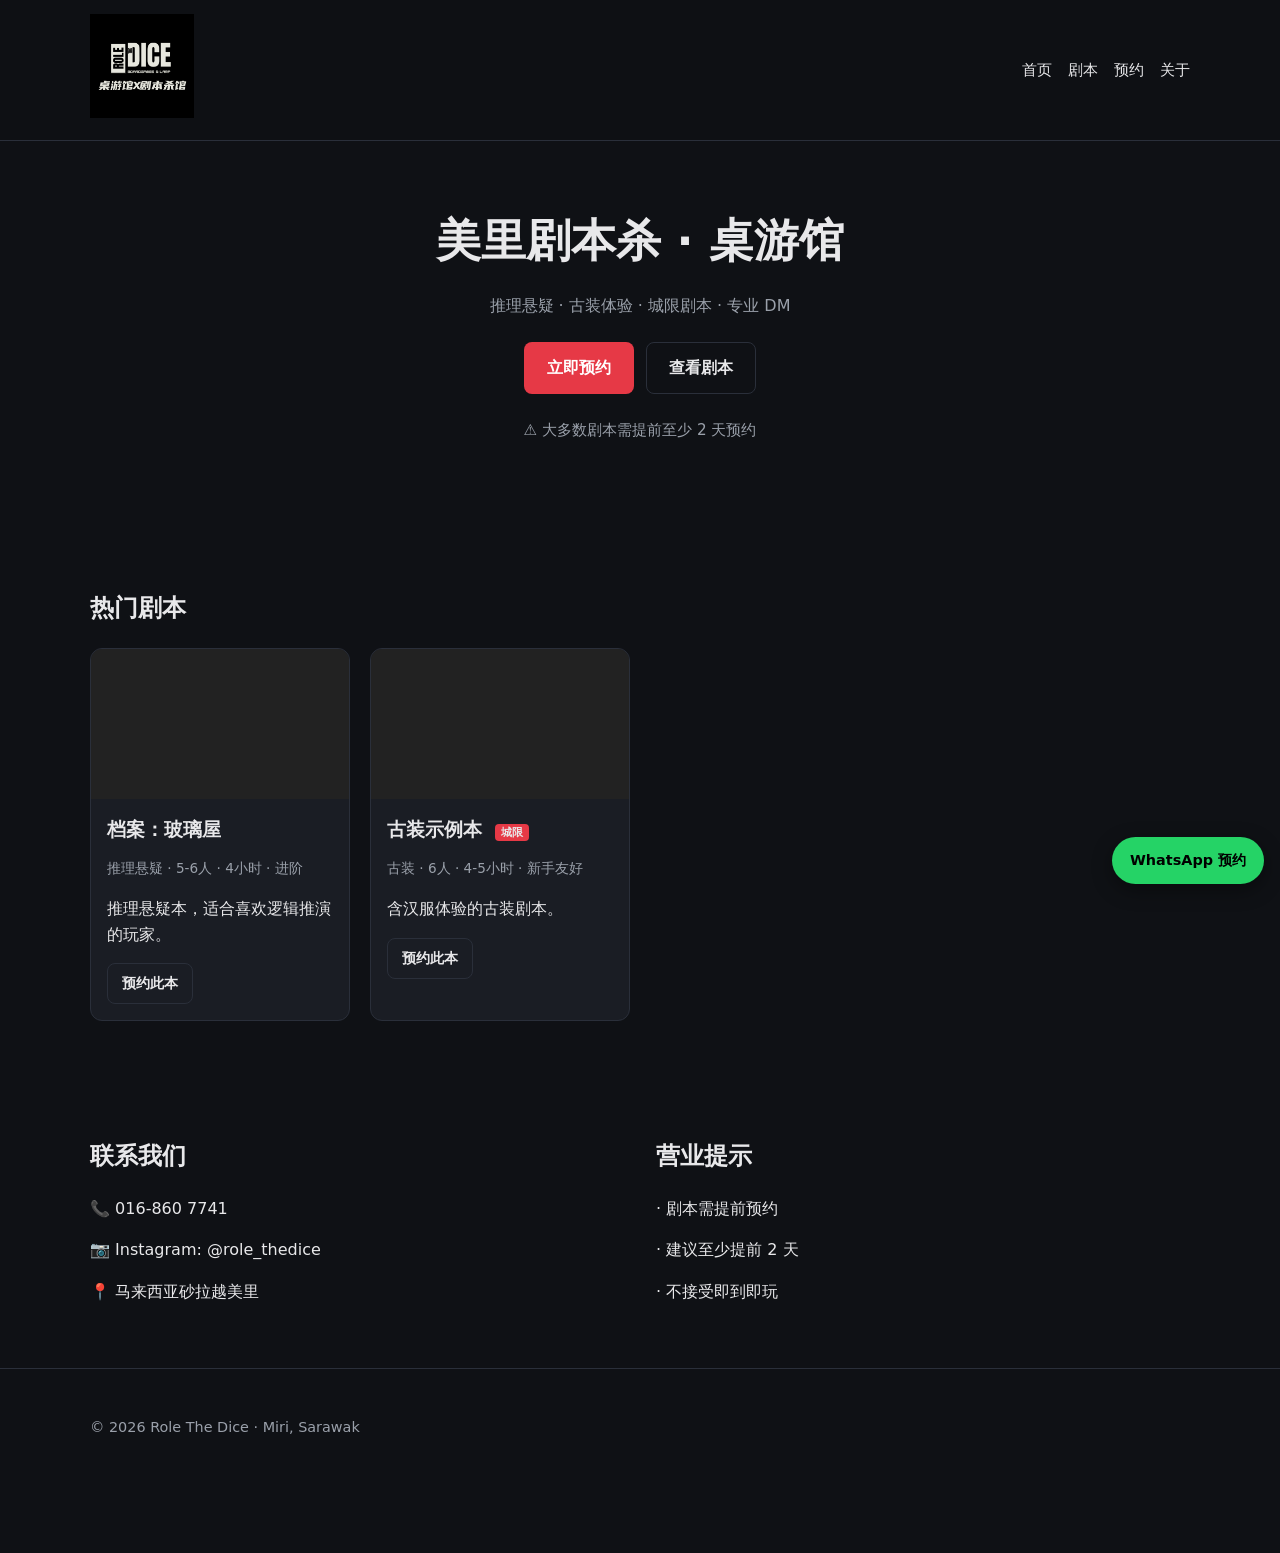
==== index.html @ 61a9f577 "Update index.html" ====
<!DOCTYPE html>
<html lang="zh-CN">
<head>
  <meta charset="UTF-8" />
  <meta name="viewport" content="width=device-width, initial-scale=1.0" />
  <title>Role The Dice | 剧本杀 · 桌游馆</title>
  <meta name="description" content="Role The Dice 剧本杀与桌游馆，推理悬疑、古装本、城限剧本，提前2天预约。" />
  <link rel="stylesheet" href="css/style.css" />
</head>
<body>
  <header class="site-header">
    <div class="container header-inner">
      <a href="index.html" class="logo">
  <img src="images/logo.png" alt="Role The Dice" style="height:104px;">
</a>
      <nav class="nav">
        <a href="index.html">首页</a>
        <a href="scripts.html">剧本</a>
        <a href="booking.html">预约</a>
        <a href="about.html">关于</a>
      </nav>
    </div>
  </header>

  <section class="hero">
    <div class="container">
      <h1>美里剧本杀 · 桌游馆</h1>
      <p>推理悬疑 · 古装体验 · 城限剧本 · 专业 DM</p>
      <div class="hero-actions">
        <a class="btn btn-primary" href="booking.html">立即预约</a>
        <a class="btn btn-outline" href="scripts.html">查看剧本</a>
      </div>
      <p class="notice">⚠️ 大多数剧本需提前至少 2 天预约</p>
    </div>
  </section>

  <section class="section container">
    <h2>热门剧本</h2>
    <div id="featured-scripts" class="card-grid"></div>
  </section>

  <section class="section container info-grid">
    <div>
      <h2>联系我们</h2>
      <p>📞 016-860 7741</p>
      <p>📷 Instagram: @role_thedice</p>
      <p>📍 马来西亚砂拉越美里</p>
    </div>
    <div>
      <h2>营业提示</h2>
      <p>· 剧本需提前预约</p>
      <p>· 建议至少提前 2 天</p>
      <p>· 不接受即到即玩</p>
    </div>
  </section>

  <footer class="site-footer">
    <div class="container">
      <p>© <span id="year"></span> Role The Dice · Miri, Sarawak</p>
      <a class="wa-float" href="https://wa.me/60168607741" target="_blank" rel="noopener">WhatsApp 预约</a>
    </div>
  </footer>

  <script src="js/scripts-data.js"></script>
  <script src="js/main.js"></script>
</body>
</html>
---- css/style.css ----
:root {
  --bg: #0f1115;
  --card: #1a1d24;
  --text: #e8e8ea;
  --muted: #9aa0aa;
  --primary: #e63946;
  --border: #2a2f3a;
}
* { box-sizing: border-box; }
body {
  margin: 0;
  font-family: system-ui, -apple-system, "Segoe UI", sans-serif;
  background: var(--bg);
  color: var(--text);
  line-height: 1.6;
}
.container { width: min(1100px, 92%); margin: 0 auto; }
a { color: inherit; text-decoration: none; }

.site-header {
  border-bottom: 1px solid var(--border);
  position: sticky; top: 0;
  background: rgba(15,17,21,.92);
  backdrop-filter: blur(8px);
  z-index: 10;
}
.header-inner {
  display: flex; align-items: center; justify-content: space-between;
  padding: 14px 0;
}
.logo { font-weight: 700; font-size: 1.1rem; color: var(--primary); }
.nav { display: flex; gap: 16px; font-size: .95rem; }
.nav a:hover { color: var(--primary); }

.hero { padding: 64px 0; text-align: center; }
.hero h1 { font-size: clamp(1.8rem, 5vw, 2.8rem); margin: 0 0 12px; }
.hero p { color: var(--muted); }
.hero-actions { display: flex; gap: 12px; justify-content: center; margin: 24px 0; flex-wrap: wrap; }

.btn {
  display: inline-block; padding: 12px 22px; border-radius: 8px;
  font-weight: 600; cursor: pointer; border: 1px solid transparent;
}
.btn-primary { background: var(--primary); color: #fff; }
.btn-outline { border-color: var(--border); color: var(--text); }
.btn-sm { padding: 8px 14px; font-size: .9rem; }

.section { padding: 48px 0; }
.section h2 { margin-bottom: 20px; }
.notice { color: #f4a261; font-size: .95rem; }

.card-grid {
  display: grid; gap: 20px;
  grid-template-columns: repeat(auto-fill, minmax(260px, 1fr));
}
.card {
  background: var(--card); border: 1px solid var(--border);
  border-radius: 12px; overflow: hidden;
}
.card-cover { height: 150px; background-size: cover; background-position: center; background-color: #222; }
.card-body { padding: 16px; }
.card-body h3 { margin: 0 0 6px; }
.meta { color: var(--muted); font-size: .85rem; }
.tag { background: var(--primary); font-size: .7rem; padding: 2px 6px; border-radius: 4px; margin-left: 6px; }

.filters { display: flex; gap: 16px; align-items: center; margin-bottom: 20px; flex-wrap: wrap; }
.filters select, .booking-form input, .booking-form select, .booking-form textarea {
  background: var(--card); color: var(--text);
  border: 1px solid var(--border); border-radius: 8px; padding: 10px;
  width: 100%; font: inherit;
}
.booking-form { display: grid; gap: 14px; max-width: 520px; }
.booking-form label { display: grid; gap: 6px; font-size: .9rem; color: var(--muted); }
.booking-placeholder { margin-top: 24px; color: var(--muted); font-size: .9rem; }

.info-grid { display: grid; gap: 32px; grid-template-columns: repeat(auto-fit, minmax(240px, 1fr)); }

.site-footer { border-top: 1px solid var(--border); padding: 32px 0 100px; color: var(--muted); font-size: .9rem; }
.wa-float {
  position: fixed; right: 16px; bottom: 16px;
  background: #25d366; color: #000; font-weight: 700;
  padding: 12px 18px; border-radius: 999px;
  box-shadow: 0 6px 20px rgba(0,0,0,.4);
}

@media (max-width: 480px) {
  .nav { gap: 10px; font-size: .85rem; }
}
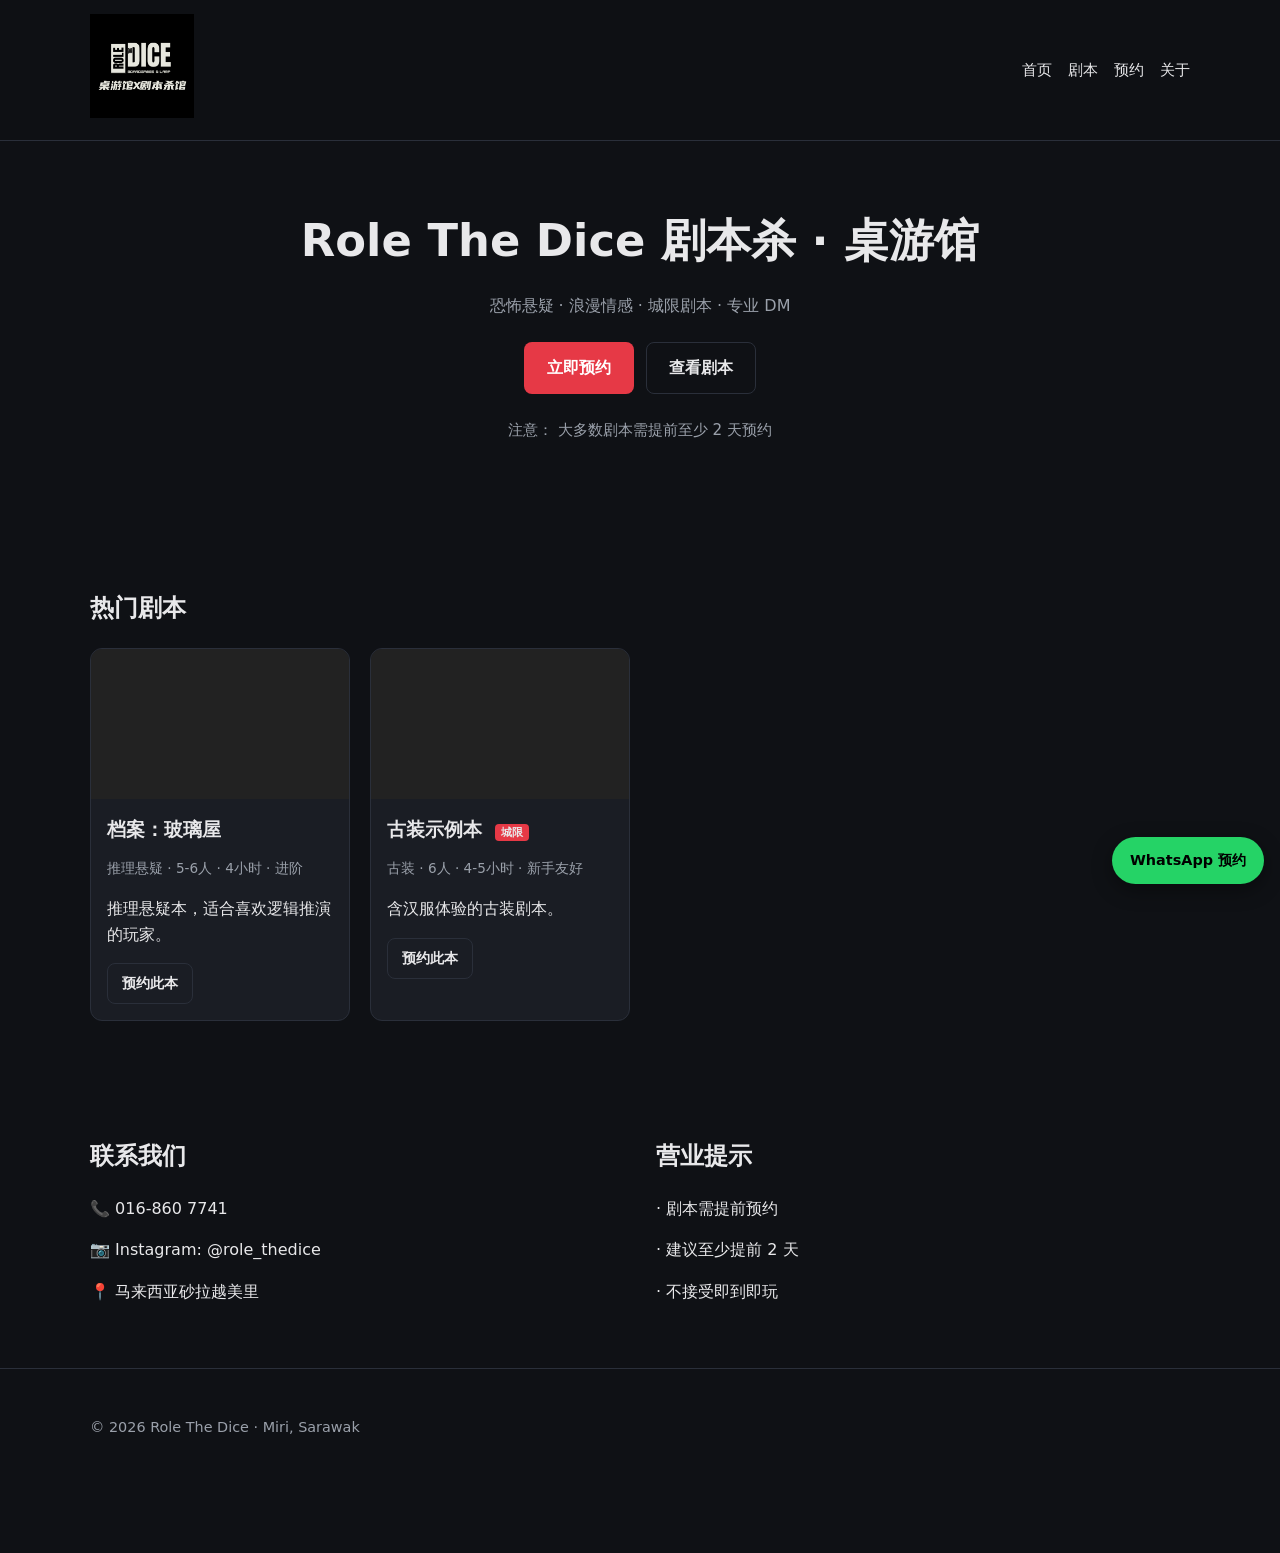
==== commit 179326c0: "Update index.html" ====
--- a/index.html
+++ b/index.html
@@ -24,13 +24,13 @@
 
   <section class="hero">
     <div class="container">
-      <h1>美里剧本杀 · 桌游馆</h1>
-      <p>推理悬疑 · 古装体验 · 城限剧本 · 专业 DM</p>
+      <h1>Role The Dice 剧本杀 · 桌游馆</h1>
+      <p>恐怖悬疑 · 浪漫情感 · 城限剧本 · 专业 DM</p>
       <div class="hero-actions">
         <a class="btn btn-primary" href="booking.html">立即预约</a>
         <a class="btn btn-outline" href="scripts.html">查看剧本</a>
       </div>
-      <p class="notice">⚠️ 大多数剧本需提前至少 2 天预约</p>
+      <p class="notice">注意： 大多数剧本需提前至少 2 天预约</p>
     </div>
   </section>
 
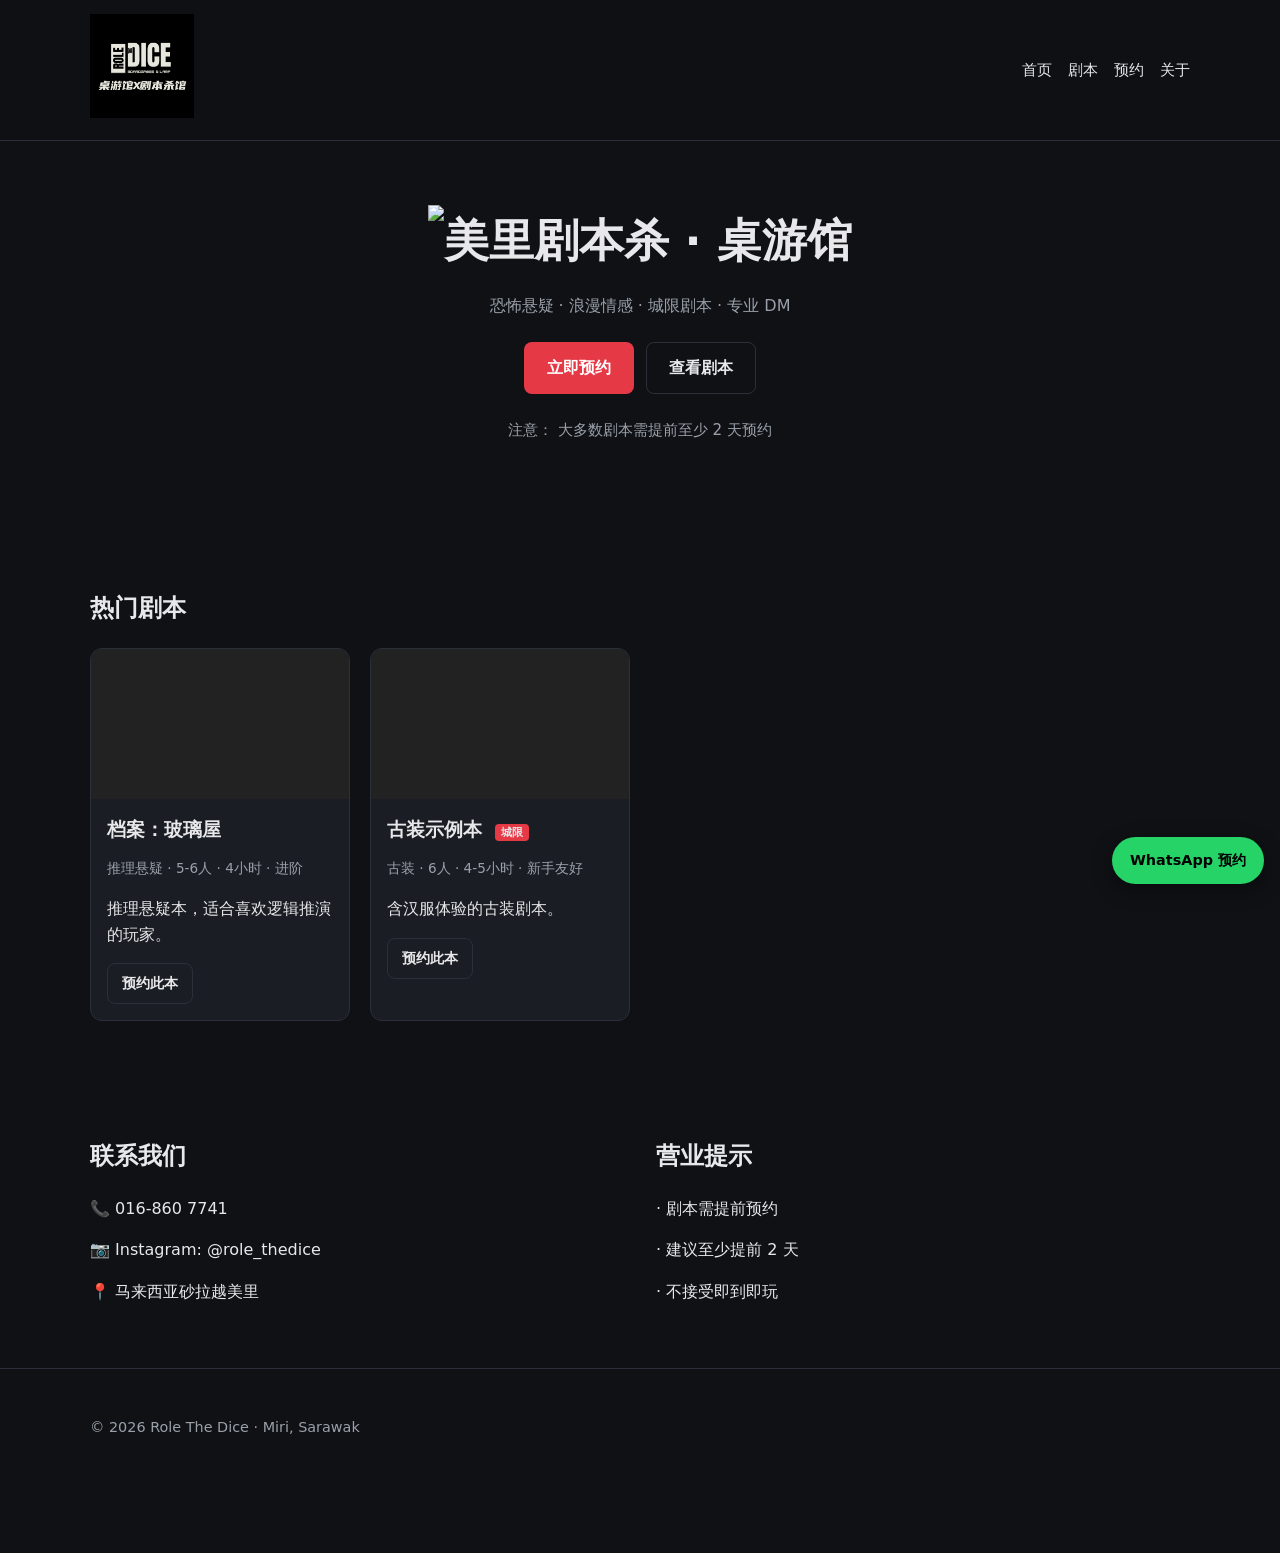
==== commit 2350ce21: "Update index.html" ====
--- a/index.html
+++ b/index.html
@@ -24,7 +24,9 @@
 
   <section class="hero">
     <div class="container">
-      <h1>Role The Dice 剧本杀 · 桌游馆</h1>
+      <h1 class="hero-title-img">
+  <img src="images/hero-title.png" alt="美里剧本杀 · 桌游馆" style="max-width:100%; height:auto;">
+</h1>
       <p>恐怖悬疑 · 浪漫情感 · 城限剧本 · 专业 DM</p>
       <div class="hero-actions">
         <a class="btn btn-primary" href="booking.html">立即预约</a>
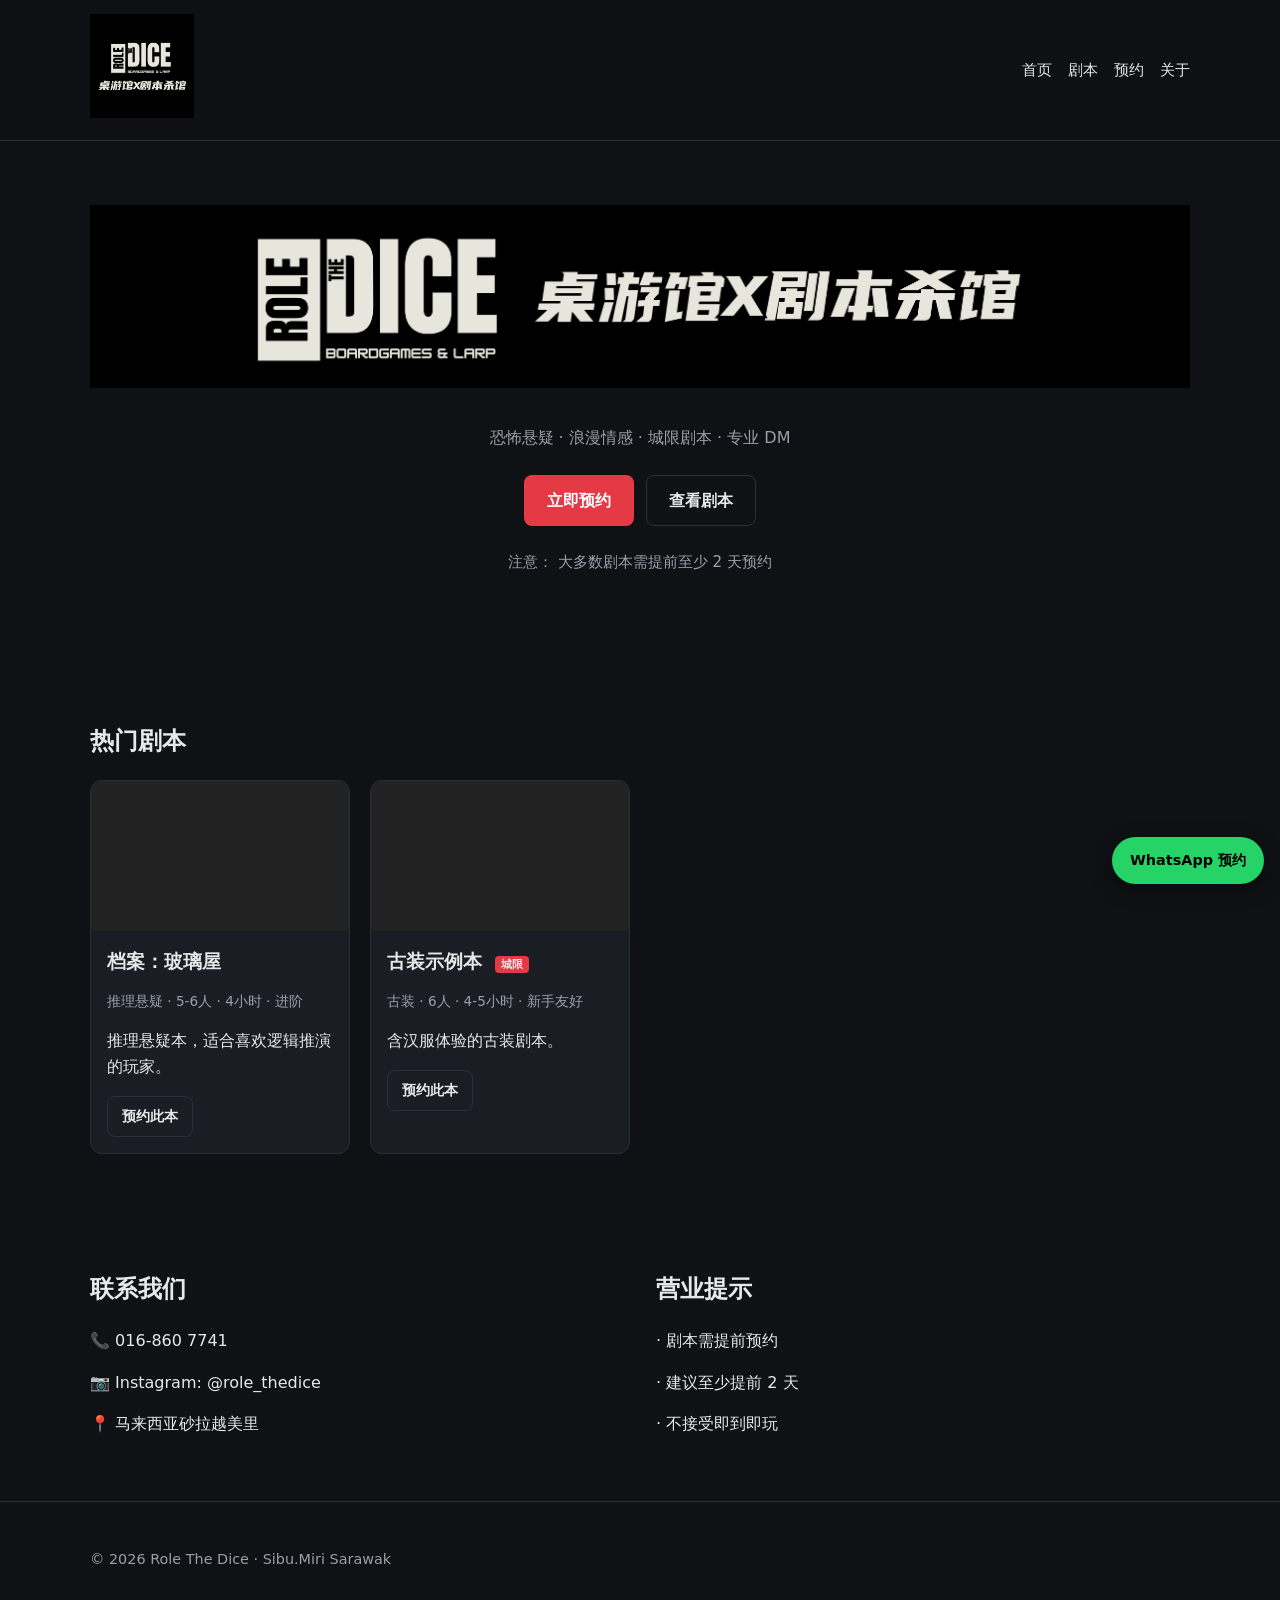
==== commit 6d4342bf: "Update index.html" ====
--- a/index.html
+++ b/index.html
@@ -58,7 +58,7 @@
 
   <footer class="site-footer">
     <div class="container">
-      <p>© <span id="year"></span> Role The Dice · Miri, Sarawak</p>
+      <p>© <span id="year"></span> Role The Dice · Sibu.Miri Sarawak</p>
       <a class="wa-float" href="https://wa.me/60168607741" target="_blank" rel="noopener">WhatsApp 预约</a>
     </div>
   </footer>
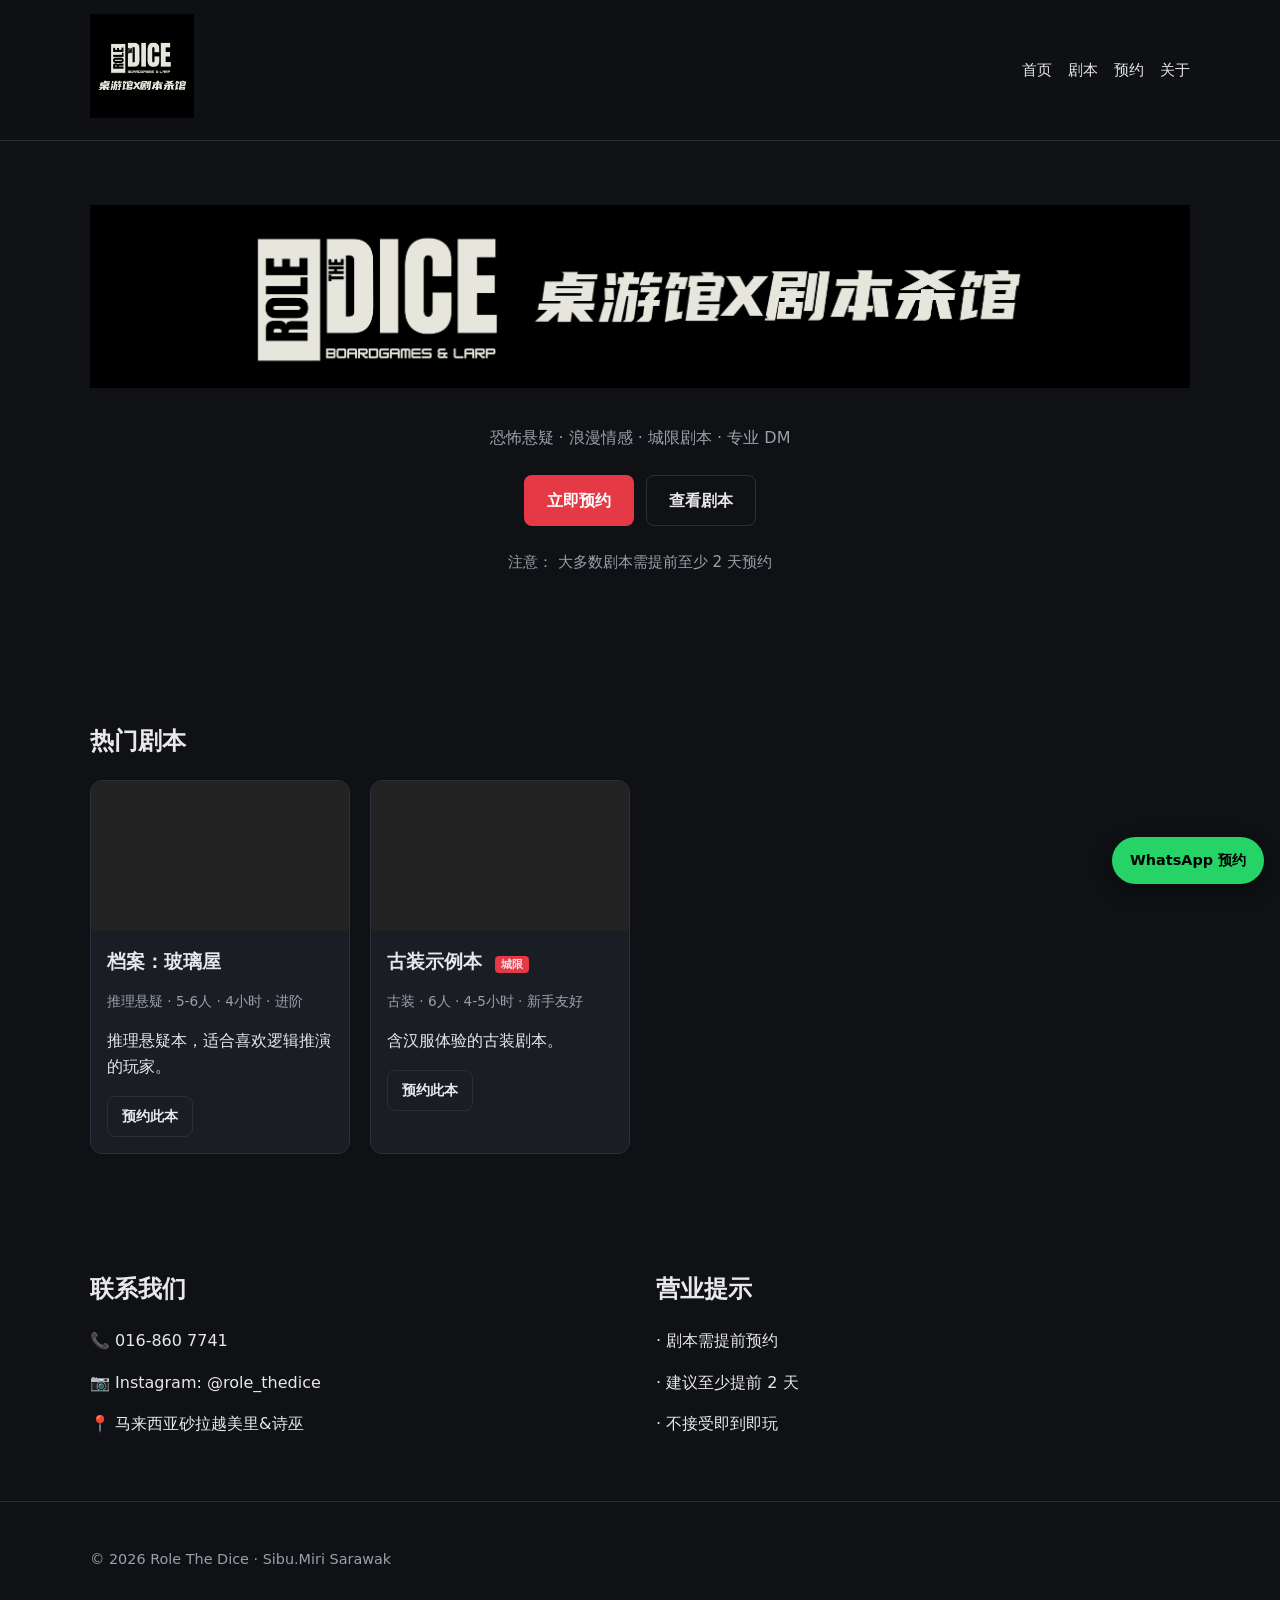
==== commit dcb04353: "Update index.html" ====
--- a/index.html
+++ b/index.html
@@ -46,7 +46,7 @@
       <h2>联系我们</h2>
       <p>📞 016-860 7741</p>
       <p>📷 Instagram: @role_thedice</p>
-      <p>📍 马来西亚砂拉越美里</p>
+      <p>📍 马来西亚砂拉越美里&诗巫</p>
     </div>
     <div>
       <h2>营业提示</h2>
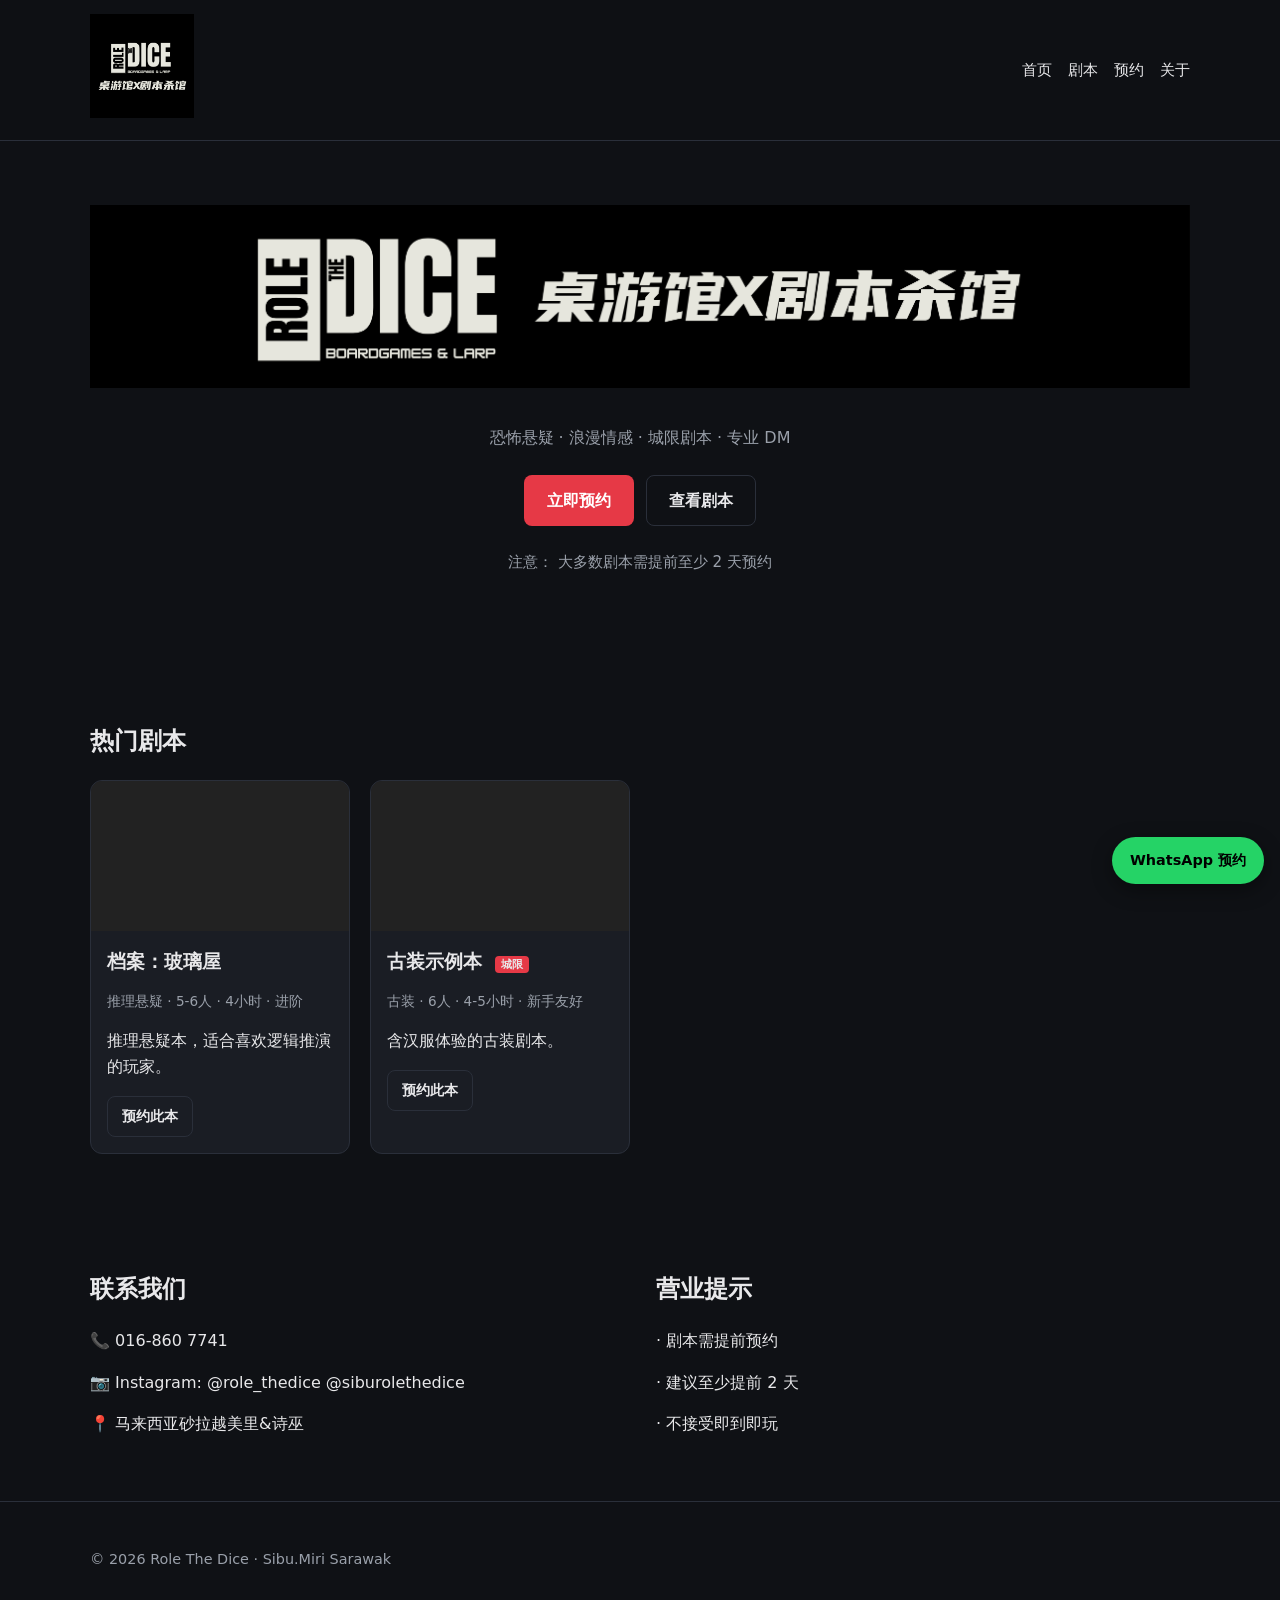
==== commit 670637ad: "Update index.html" ====
--- a/index.html
+++ b/index.html
@@ -45,7 +45,7 @@
     <div>
       <h2>联系我们</h2>
       <p>📞 016-860 7741</p>
-      <p>📷 Instagram: @role_thedice</p>
+      <p>📷 Instagram: @role_thedice @siburolethedice</p>
       <p>📍 马来西亚砂拉越美里&诗巫</p>
     </div>
     <div>
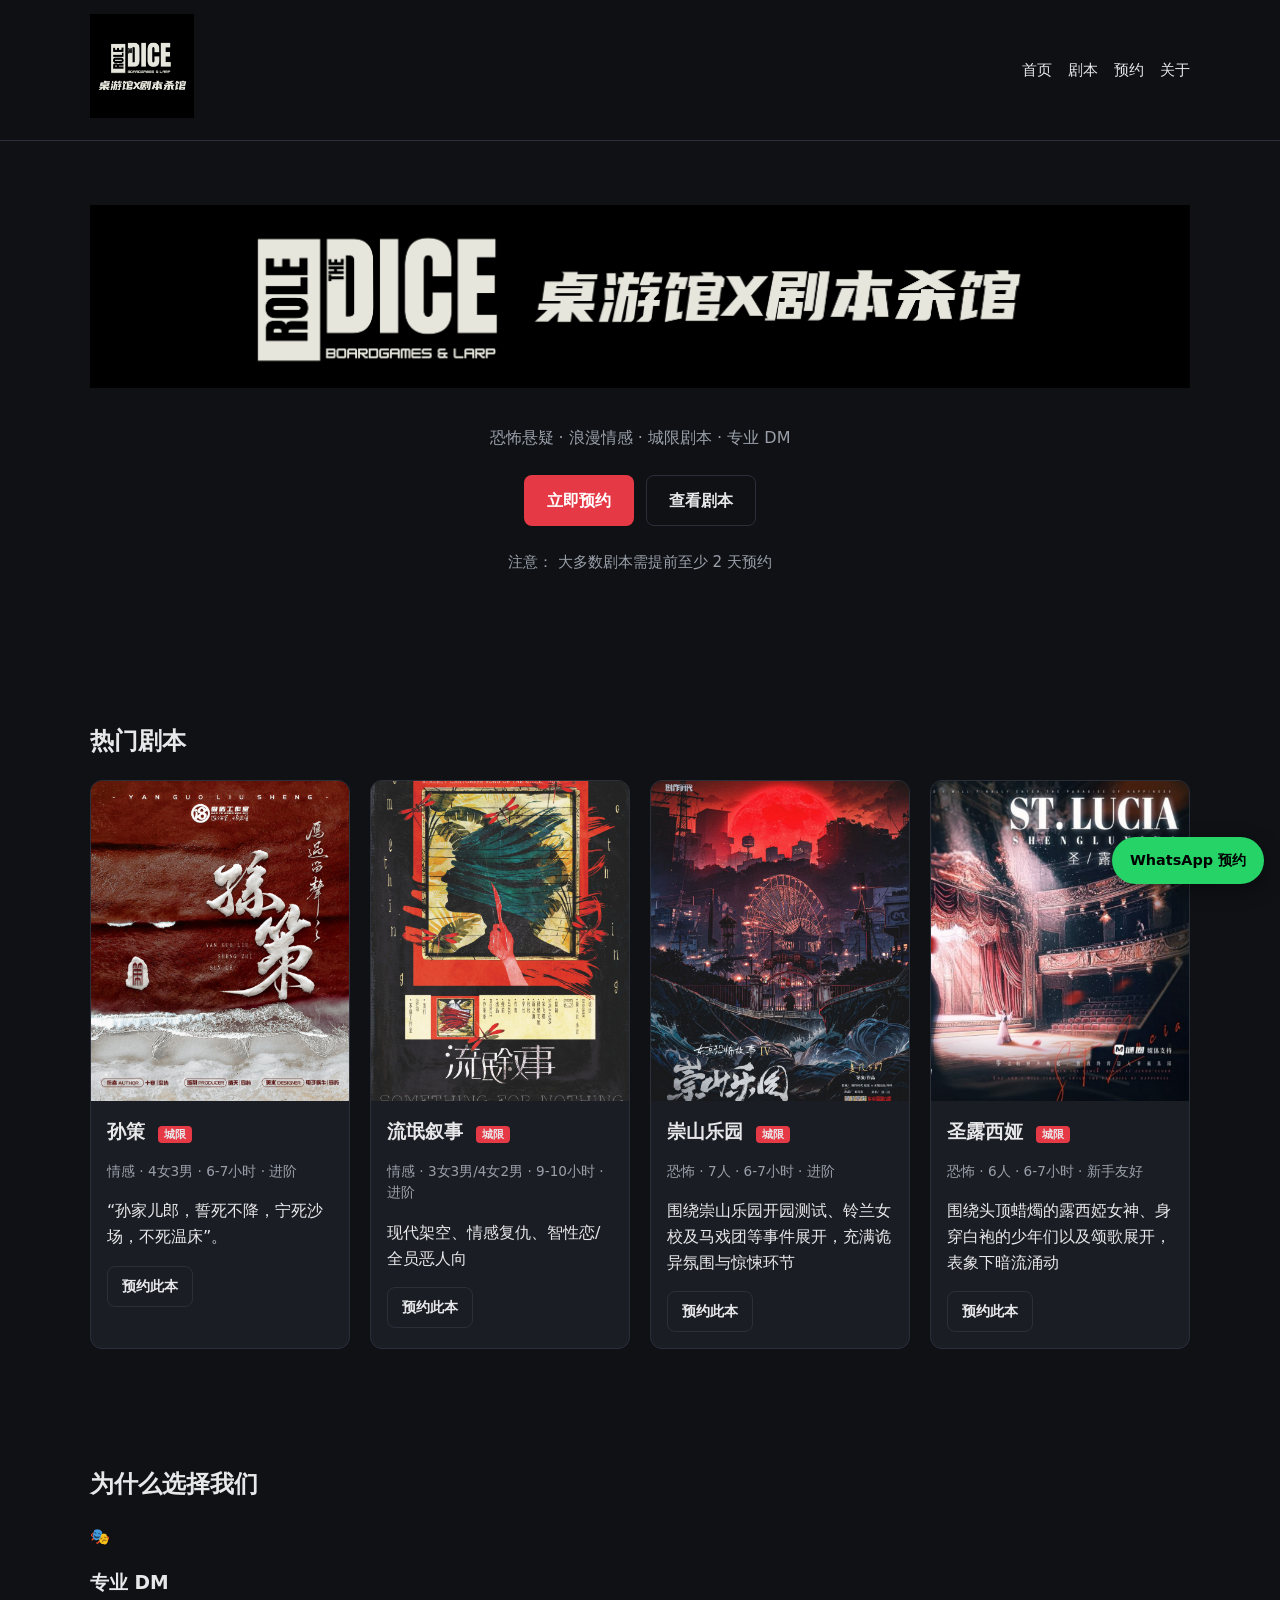
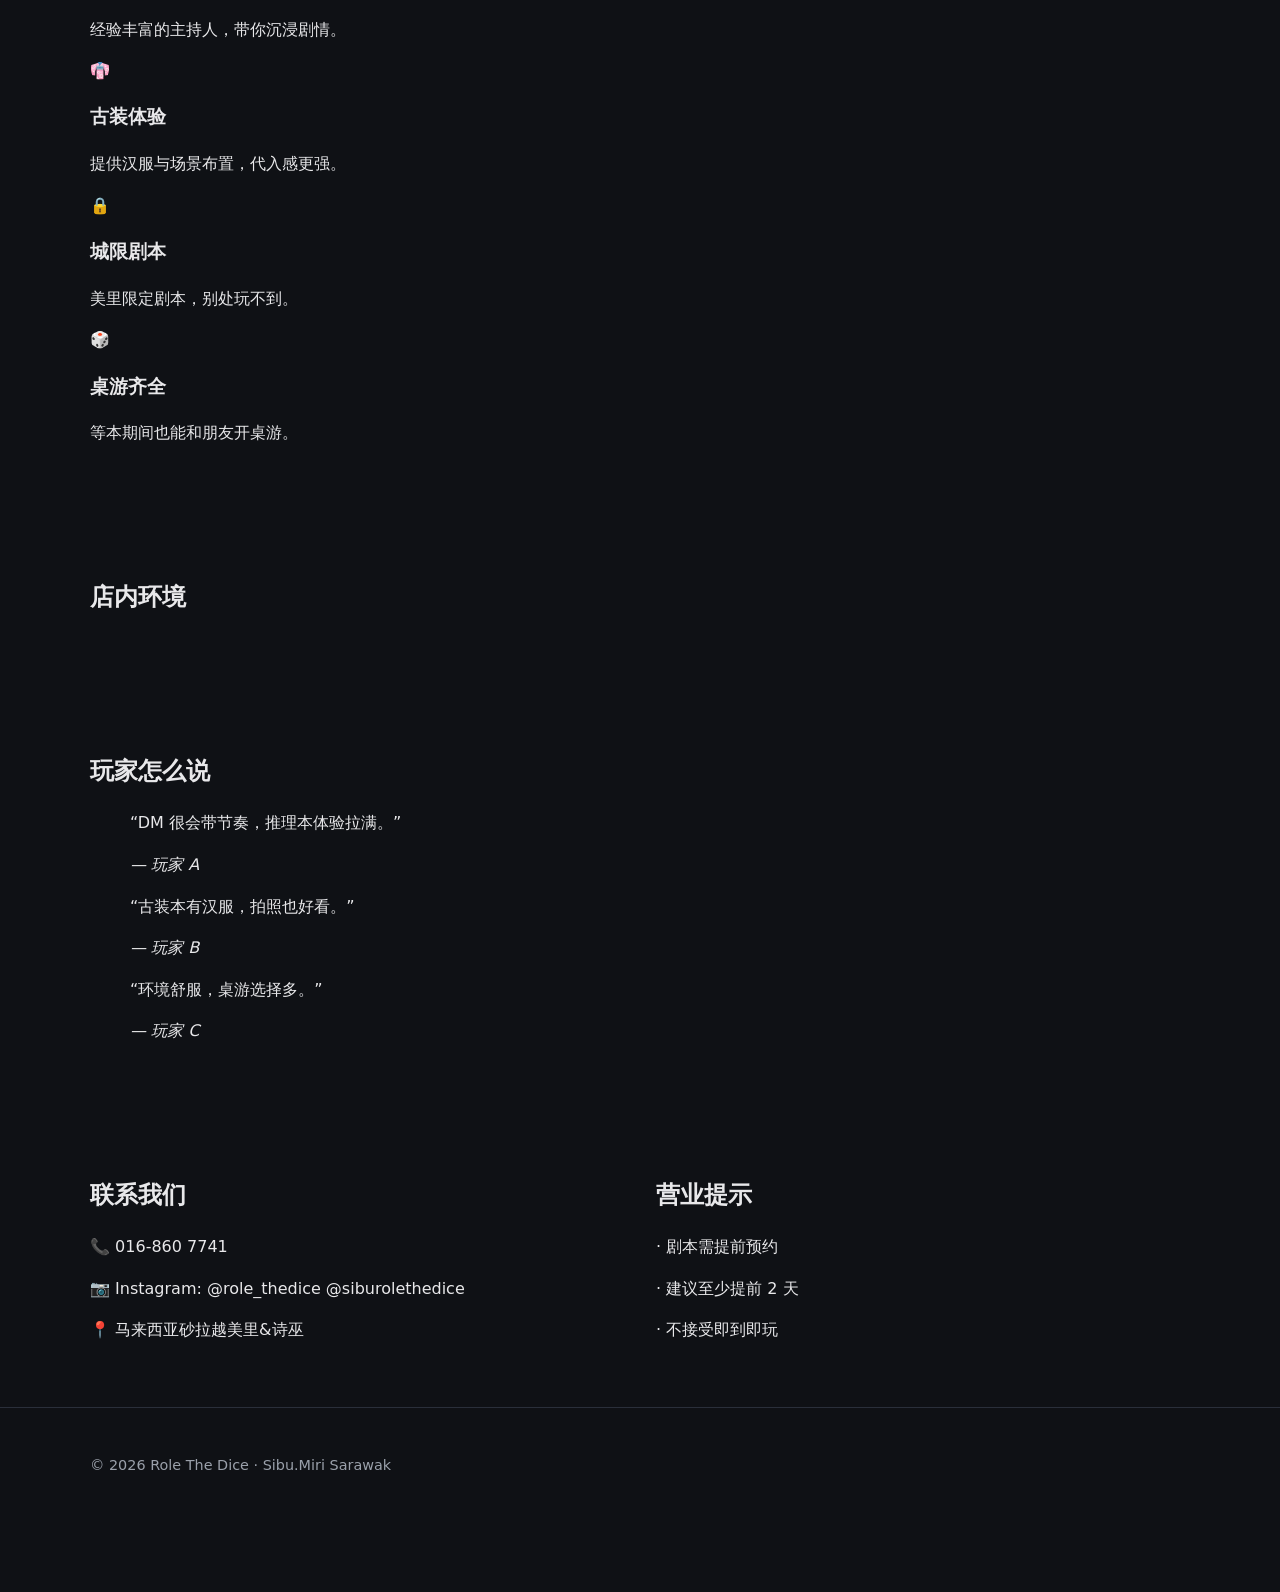
==== commit 4fb91aa5: "Update index.html" ====
--- a/index.html
+++ b/index.html
@@ -40,7 +40,61 @@
     <h2>热门剧本</h2>
     <div id="featured-scripts" class="card-grid"></div>
   </section>
+<!-- 特色介绍 -->
+<section class="section container">
+  <h2 class="section-title">为什么选择我们</h2>
+  <div class="feature-grid">
+    <div class="feature">
+      <div class="feature-icon">🎭</div>
+      <h3>专业 DM</h3>
+      <p>经验丰富的主持人，带你沉浸剧情。</p>
+    </div>
+    <div class="feature">
+      <div class="feature-icon">👘</div>
+      <h3>古装体验</h3>
+      <p>提供汉服与场景布置，代入感更强。</p>
+    </div>
+    <div class="feature">
+      <div class="feature-icon">🔒</div>
+      <h3>城限剧本</h3>
+      <p>美里限定剧本，别处玩不到。</p>
+    </div>
+    <div class="feature">
+      <div class="feature-icon">🎲</div>
+      <h3>桌游齐全</h3>
+      <p>等本期间也能和朋友开桌游。</p>
+    </div>
+  </div>
+</section>
 
+<!-- 环境展示 -->
+<section class="section container">
+  <h2 class="section-title">店内环境</h2>
+  <div class="gallery">
+    <div class="gallery-item" style="background-image:url('images/env-1.jpg')"></div>
+    <div class="gallery-item" style="background-image:url('images/env-2.jpg')"></div>
+    <div class="gallery-item" style="background-image:url('images/env-3.jpg')"></div>
+  </div>
+</section>
+
+<!-- 玩家评价 -->
+<section class="section container">
+  <h2 class="section-title">玩家怎么说</h2>
+  <div class="review-grid">
+    <blockquote class="review">
+      <p>“DM 很会带节奏，推理本体验拉满。”</p>
+      <cite>— 玩家 A</cite>
+    </blockquote>
+    <blockquote class="review">
+      <p>“古装本有汉服，拍照也好看。”</p>
+      <cite>— 玩家 B</cite>
+    </blockquote>
+    <blockquote class="review">
+      <p>“环境舒服，桌游选择多。”</p>
+      <cite>— 玩家 C</cite>
+    </blockquote>
+  </div>
+</section>
   <section class="section container info-grid">
     <div>
       <h2>联系我们</h2>
--- a/css/style.css
+++ b/css/style.css
@@ -57,7 +57,7 @@
   background: var(--card); border: 1px solid var(--border);
   border-radius: 12px; overflow: hidden;
 }
-.card-cover { height: 150px; background-size: cover; background-position: center; background-color: #222; }
+.card-cover { height: 320px; background-size: cover; background-position: center; background-color: #222; }
 .card-body { padding: 16px; }
 .card-body h3 { margin: 0 0 6px; }
 .meta { color: var(--muted); font-size: .85rem; }
@@ -85,4 +85,4 @@
 
 @media (max-width: 480px) {
   .nav { gap: 10px; font-size: .85rem; }
-}+}
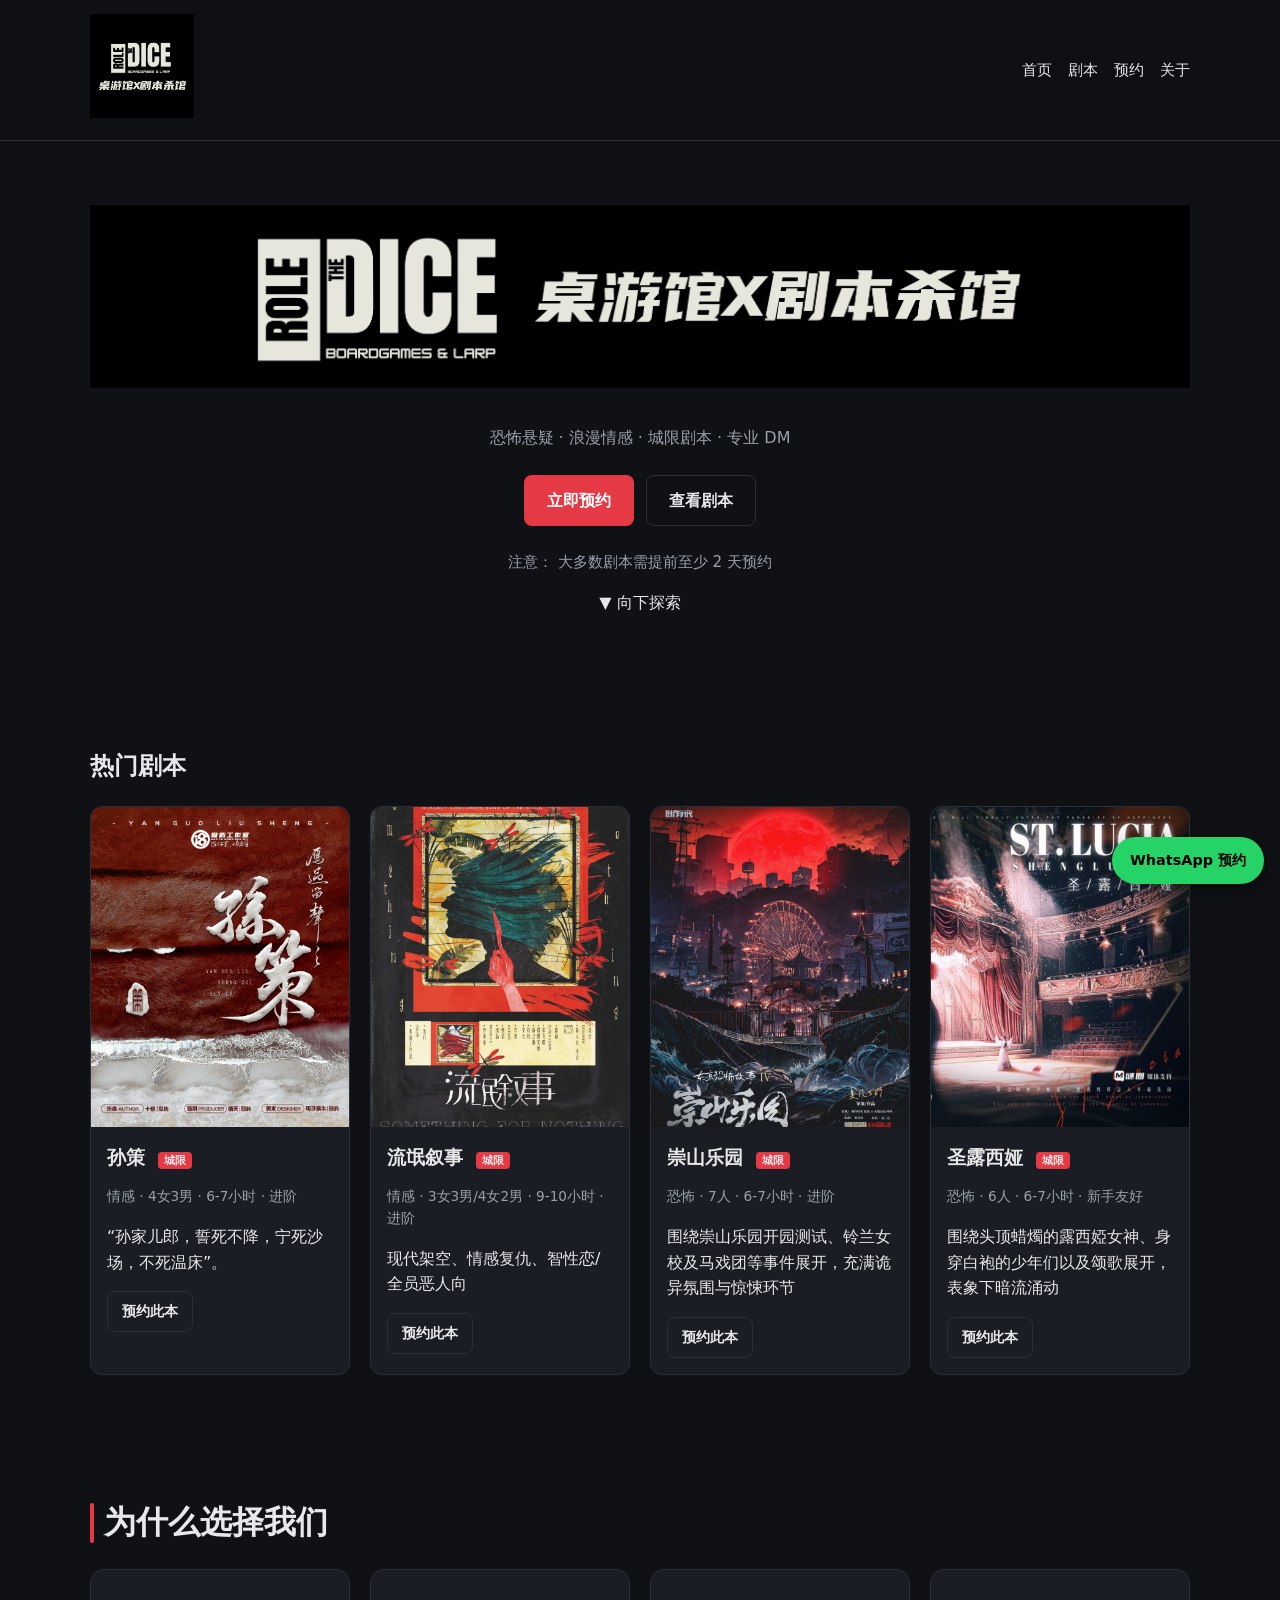
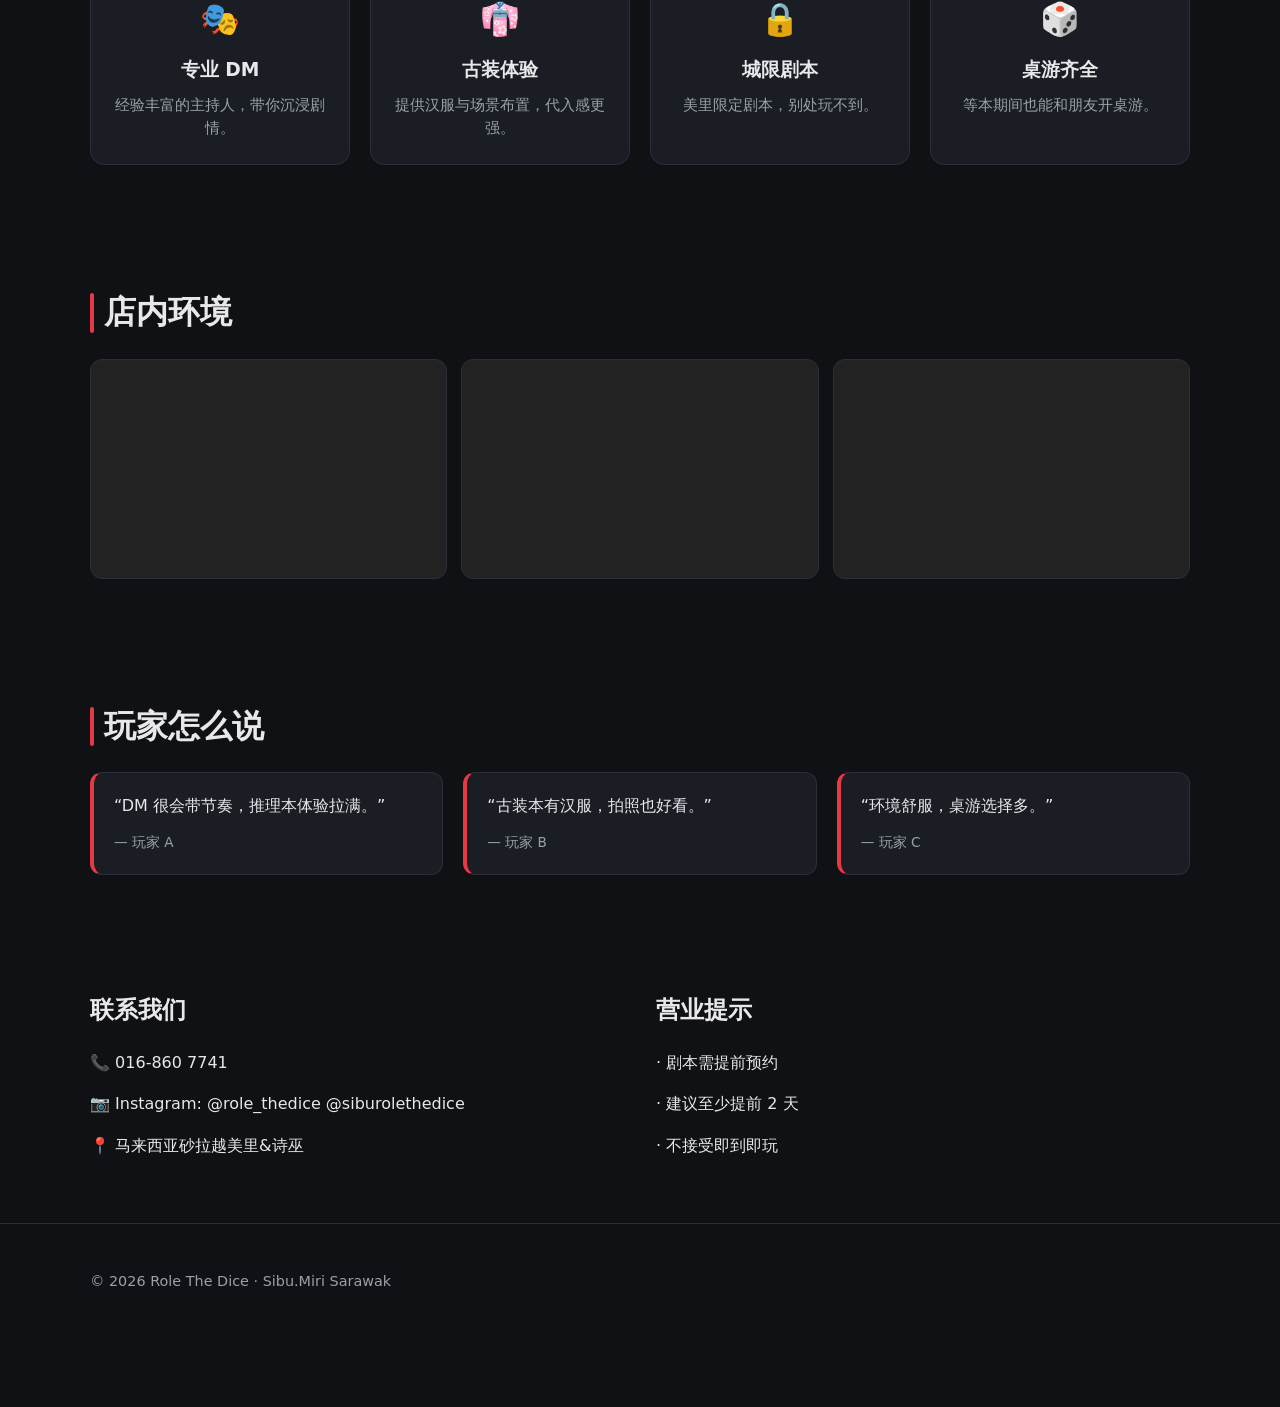
==== commit 9c38cabe: "Update index.html" ====
--- a/index.html
+++ b/index.html
@@ -34,6 +34,7 @@
       </div>
       <p class="notice">注意： 大多数剧本需提前至少 2 天预约</p>
     </div>
+    <div class="scroll-hint">▼ 向下探索</div>
   </section>
 
   <section class="section container">
--- a/css/style.css
+++ b/css/style.css
@@ -86,3 +86,85 @@
 @media (max-width: 480px) {
   .nav { gap: 10px; font-size: .85rem; }
 }
+/* 板块标题 */
+.section-title {
+  font-size: clamp(1.4rem, 3vw, 2rem);
+  margin-bottom: 28px;
+  position: relative;
+  padding-left: 14px;
+}
+.section-title::before {
+  content: "";
+  position: absolute;
+  left: 0; top: 6px; bottom: 6px;
+  width: 4px;
+  background: var(--primary);
+  border-radius: 2px;
+}
+
+/* 特色卡片 */
+.feature-grid {
+  display: grid;
+  gap: 20px;
+  grid-template-columns: repeat(auto-fit, minmax(220px, 1fr));
+}
+.feature {
+  background: var(--card);
+  border: 1px solid var(--border);
+  border-radius: 14px;
+  padding: 24px 20px;
+  text-align: center;
+  transition: transform .25s ease, border-color .25s ease;
+}
+.feature:hover {
+  transform: translateY(-6px);
+  border-color: var(--primary);
+}
+.feature-icon { font-size: 2rem; margin-bottom: 10px; }
+.feature h3 { margin: 0 0 8px; }
+.feature p { color: var(--muted); font-size: .92rem; margin: 0; }
+
+/* 环境图墙 */
+.gallery {
+  display: grid;
+  gap: 14px;
+  grid-template-columns: repeat(auto-fit, minmax(220px, 1fr));
+}
+.gallery-item {
+  height: 220px;
+  border-radius: 12px;
+  background-size: cover;
+  background-position: center;
+  background-color: #222;
+  border: 1px solid var(--border);
+  transition: transform .3s ease;
+}
+.gallery-item:hover { transform: scale(1.03); }
+
+/* 评价 */
+.review-grid {
+  display: grid;
+  gap: 20px;
+  grid-template-columns: repeat(auto-fit, minmax(240px, 1fr));
+}
+.review {
+  margin: 0;
+  background: var(--card);
+  border: 1px solid var(--border);
+  border-left: 4px solid var(--primary);
+  border-radius: 12px;
+  padding: 20px;
+}
+.review p { margin: 0 0 10px; }
+.review cite { color: var(--muted); font-size: .85rem; font-style: normal; }
+
+/* 按钮悬停动效 */
+.btn { transition: transform .2s ease, opacity .2s ease; }
+.btn:hover { transform: translateY(-2px); opacity: .92; }
+
+/* 热门剧本卡片悬停 */
+.card { transition: transform .25s ease, box-shadow .25s ease; }
+.card:hover {
+  transform: translateY(-6px);
+  box-shadow: 0 12px 30px rgba(0,0,0,.45);
+}
